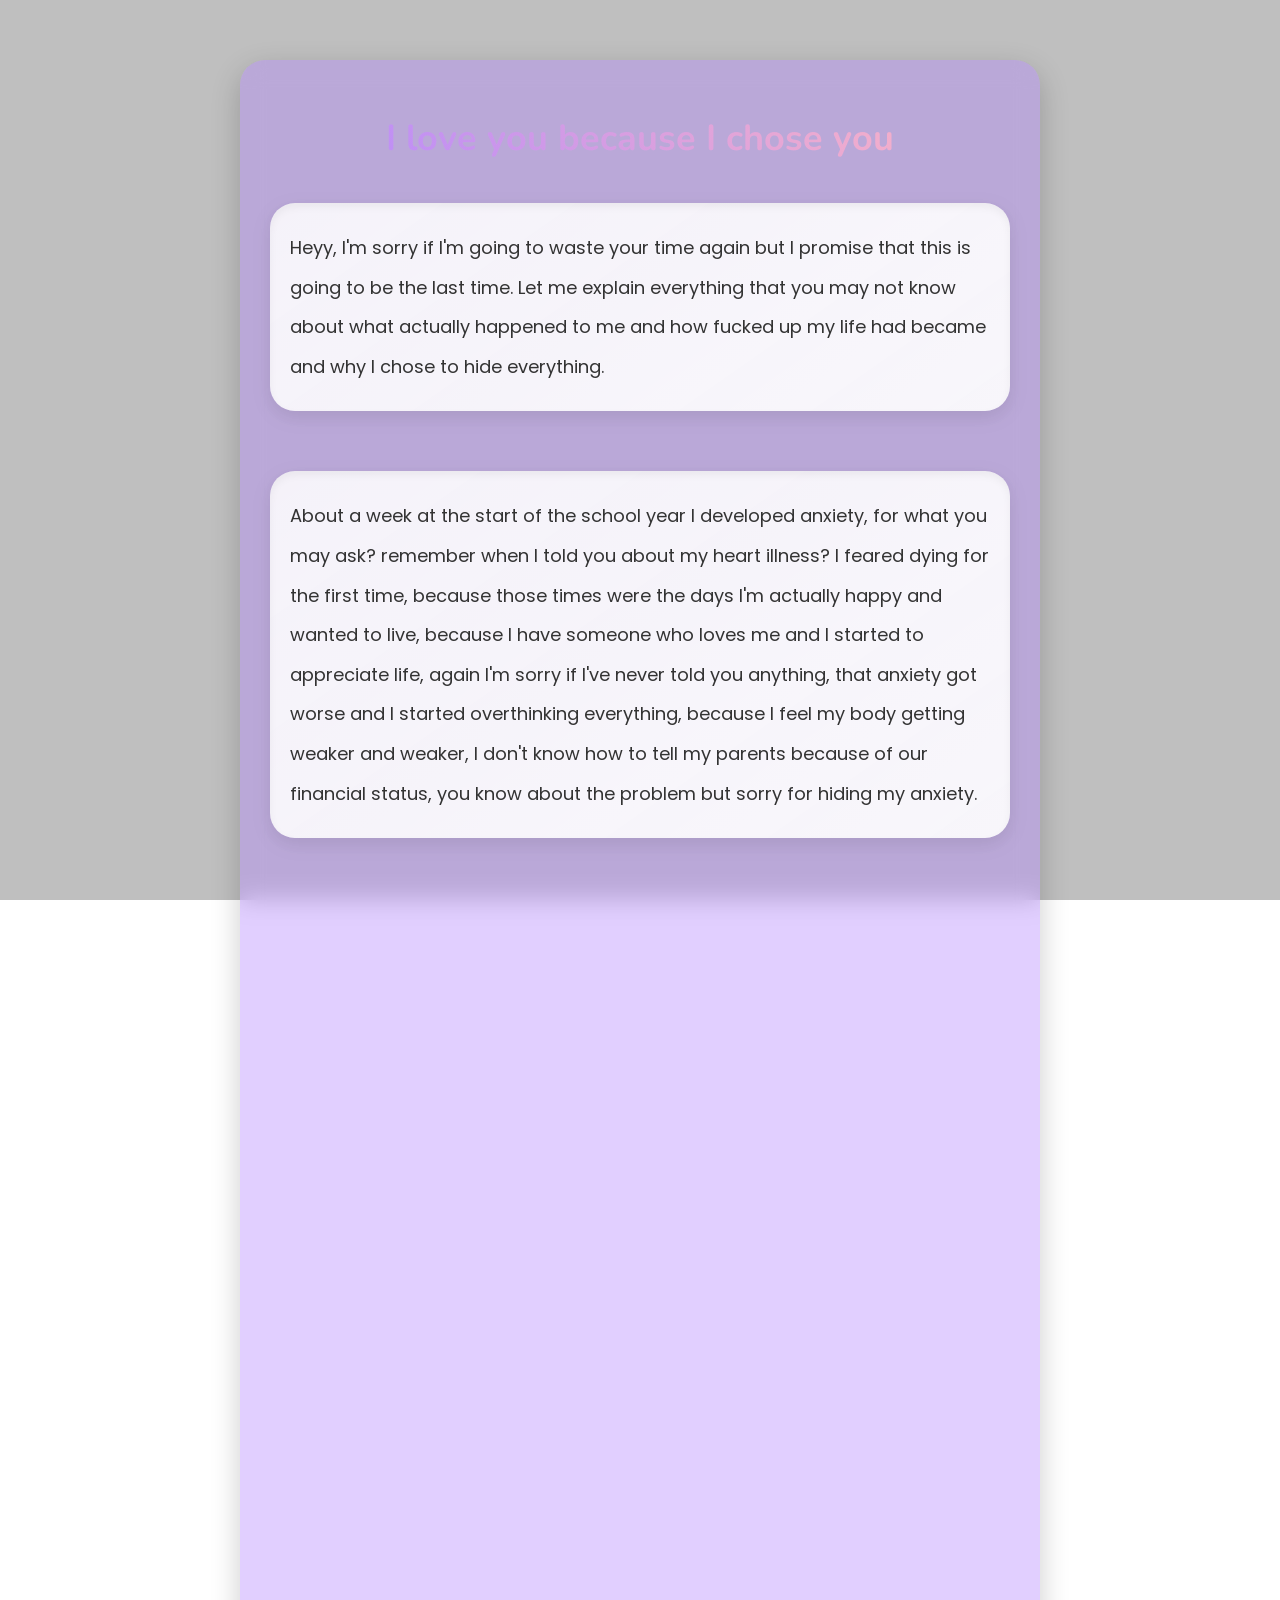
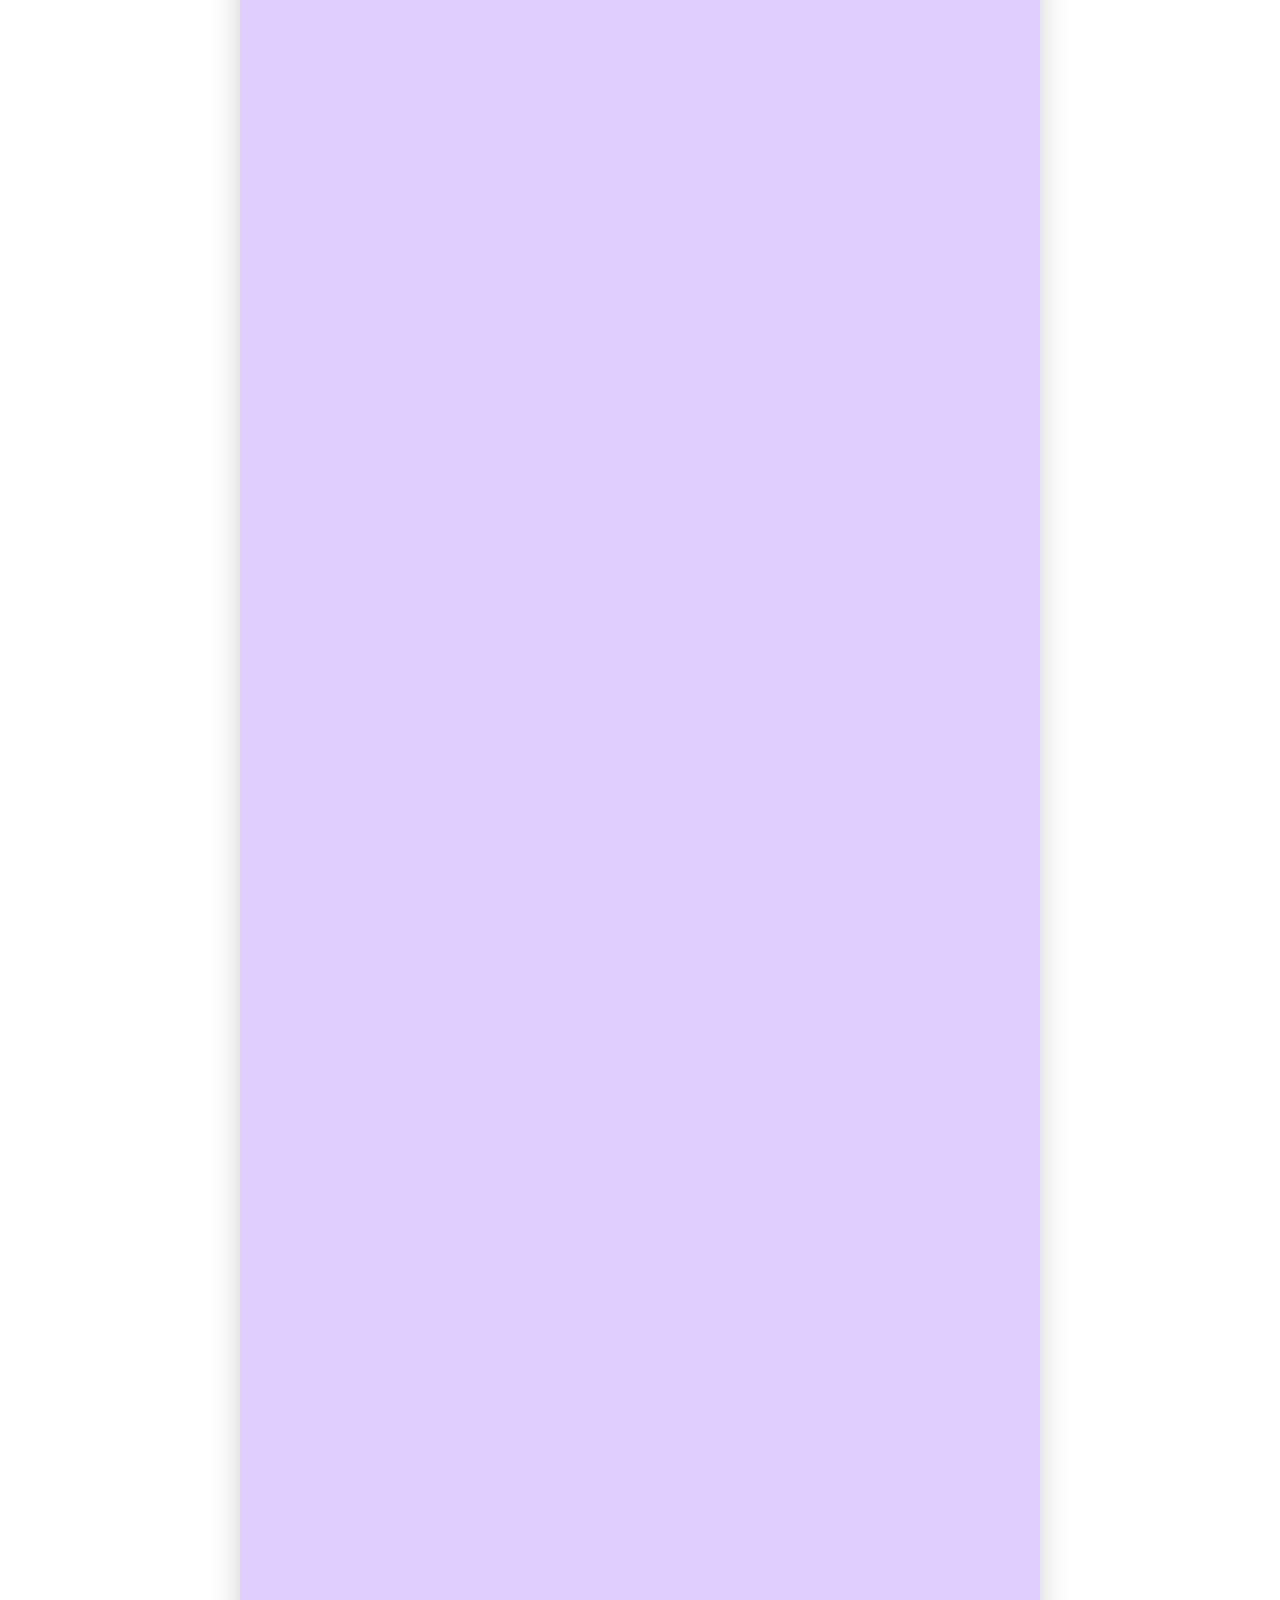
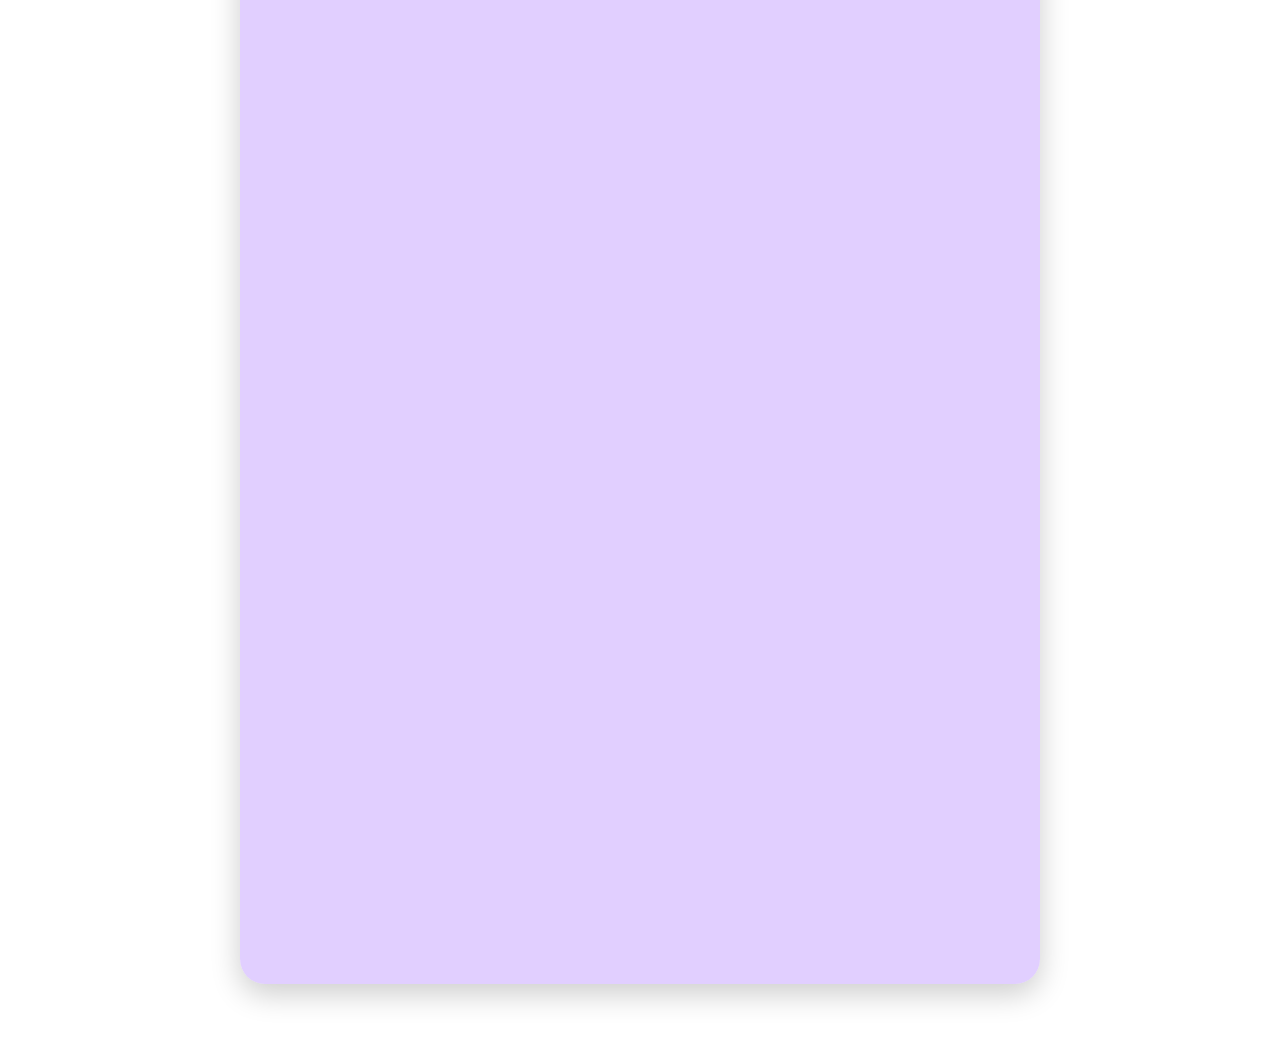
==== index.html @ e903495c "Add files via upload" ====
<!DOCTYPE html>
<html lang="en">
<head>
    <meta charset="UTF-8">
    <title>A Message</title>
    <link href="https://fonts.googleapis.com/css2?family=Nunito:wght@400;700&family=Poppins:wght@400;600&display=swap" rel="stylesheet">
    <link rel="stylesheet" href="style.css">
</head>
<body>

<div class="container">
    <h1>I love you because I chose you</h1>

    <div class="message">

        <div class="msg-box"><p>Heyy, I'm sorry if I'm going to waste your time again but I promise that this is going to be the last time. Let me explain everything that you may not know about what actually happened to me and how fucked up my life had became and why I chose to hide everything.</p></div>

        <div class="msg-box"><p>About a week at the start of the school year I developed anxiety, for what you may ask? remember when I told you about my heart illness? I feared dying for the first time, because those times were the days I'm actually happy and wanted to live, because I have someone who loves me and I started to appreciate life, again I'm sorry if I've never told you anything, that anxiety got worse and I started overthinking everything, because I feel my body getting weaker and weaker, I don't know how to tell my parents because of our financial status, you know about the problem but sorry for hiding my anxiety.</p></div>

        <div class="msg-box"><p>About 2 months before we broke up, I lost my motivation towards everything, I feit like I have nobody on my side, I felt like I was alone and can't think straight, then the final straw happened, the biggest problem my family had faced yet. I let go of you because I don't want you to see me on a coffin, I thought I wouldn't survive it because of how fucked up my mental health had became. I'm sorry for hiding everything from you, I've never wanted to stress you out because I know you're easy to stress out, I just don't want to bother you because of how much of a failure I am.</p></div>

        <div class="msg-box"><p>Even tho I let go of you, I never stopped loving you, I'm still admiring you from afar just how I did before, I tried moving on because I saw how happy you are without me, because I can see that you're better without me but forcing myself to move on felt like ripping a piece of me, forcing myself to close the door, so instead of moving on I just accepted it as it is, instead of moving on I worked on myself, trying to be better, reflecting on my mistakes and lessons, I've never let my friends influence me because I have a mind of my own and I know to myself what I'm capable of.</p></div>

        <div class="msg-box"><p>Just like a wise man said, distance is a Great teacher, during this three months of no connection to you I've grown a lot too, I'm proud to say that this is my best version yet, but not in academics because it's already 4th quarter, this version of myself may not be perfect and I'm too far from the man I want to be, but I'm also too far from the man you once met, I did everything to overcome those challenges, force myself to overcome my social anxiety, just like I said, you deserve someone better and I worked myself to be better.</p></div>

        <div class="msg-box"><p>Kim Amiel, I'm sorry for everything, sorry for ruining my own image, sorry for hurting your feelings, sorry for breaking my very own promise and sorry for everything wrong I've done, my own cowardness was the reason I failed to became a man, my own past, mistakes and fear was the one corrupted my mind, I hated myself more than you hate me, I'm sorry for letting you go, but not every break up meant the love was fake, the hatred and disappointment towards myself is what helps me to be better. You're my first love and my first girlfriend, I don't know any better or how to treat a woman right because I've never gotten into a relationship before, I've used the time we are separate to reflect and learn.</p></div>

        <div class="msg-box"><p>You told me before to be a man right? well so I did, I've learned from our past, reflected on myself and changed what I am, I may not be perfect but I'll do my best to be better at any point, I told you that I wanted to be with you and it was not a lie, I really wanted to pursue you not not became like your freinds who left you.</p></div>

        <div class="msg-box"><p>I have already failed you once, and I don't deserve another chance but brace myself to say this, can we try again? Not continuing our past relationship, but starting new, starting from the start, I wanted to show you how much I've changed, I want to treat you right and correct my mistakes before, I want to treat you better, I want to be the one who will hug you when everything feels heavy, I want to be the one on your side, I want to be your biggest supporter, I want to be your crying shoulder, I'm willing to court you again to build your trust until you're confident enough to trust me fully, if you're willing to give me a chance then let's not rush it this time.</p></div>

        <div class="msg-box"><p>And if not, I just wanted to say THANKYOUUU for everything because you're the reason why I've changed so much, thank you for being the girl who taught me how to trust god and to always believe him, thank you for letting me experience my first times, and letting me experience what it feels to be loved. But I'm sorry because the timing was wrong because of this fucked up destiny, but I'm still thankful I've met someone like you, someone who's patient enough to deal with me, someone who's willing to teach me instead of leaving me, I wish you nothing but blessings and hope that you'll be successful one day, always remember that god was always by your side and he will never leave you, always do your best and never give up. I'll trust god to guide me and hope that time and prayers will be enough for me to unlove you.</p></div>

        <div class="msg-box"><p>I'll be waiting for your response 🥹</p></div>

    </div>
</div>

<script src="main.js"></script>
</body>
</html>
---- style.css ----
/* Fonts */
body {
    margin: 0;
    padding: 0;
    font-family: 'Poppins', 'Arial', sans-serif;

    /* Full-screen background */
    background-image: url('myphoto.jpg'); 
    background-size: cover;
    background-position: center;
    background-attachment: fixed;
    background-repeat: no-repeat;

    overflow-x: hidden;
}

/* Dark overlay */
body::before {
    content: "";
    position: fixed;
    top: 0; left: 0; right: 0; bottom: 0;
    background: rgba(0,0,0,0.25);
    z-index: 0;
}

/* Container */
.container {
    position: relative;
    z-index: 1;
    max-width: 800px;
    width: 90%;
    margin: 60px auto;
    padding: 30px;
    border-radius: 25px;
    box-sizing: border-box;
    background: rgba(179, 136, 255, 0.4);
    backdrop-filter: blur(12px);
    -webkit-backdrop-filter: blur(12px);
    box-shadow: 0 10px 30px rgba(0,0,0,0.2);
}

/* Heading */
h1 {
    font-family: 'Nunito', sans-serif;
    text-align: center;
    background: linear-gradient(45deg, #b388ff, #ffb6c1);
    -webkit-background-clip: text;
    -webkit-text-fill-color: transparent;
    margin-bottom: 40px;
    font-size: 36px;
}

/* Message boxes */
.msg-box {
    position: relative;
    z-index: 2;
    background: linear-gradient(145deg, rgba(255,255,255,0.85), rgba(255,255,255,0.9));
    border-radius: 25px;
    padding: 25px 20px;
    margin-bottom: 60px; /* bigger spacing */
    box-shadow: inset 0 4px 8px rgba(0,0,0,0.05), 0 6px 20px rgba(0,0,0,0.1);

    transform: scale(0);
    transform-origin: center center;
    transition: transform 0.6s cubic-bezier(0.4,0,0.2,1);
}

.msg-box.show {
    transform: scale(1);
}

.msg-box p {
    margin: 0;
    font-size: 18px;
    line-height: 2.2;
    color: #333;
    filter: blur(4px);
    transition: filter 0.6s cubic-bezier(0.4,0,0.2,1);
}

.msg-box.show p {
    filter: blur(0);
}

/* Heart animation */
.heart {
    position: fixed;
    font-size: 40px;
    pointer-events: none;
    z-index: 9999;
    animation: burst 2.5s ease-out forwards;
    opacity: 1;
    transform-origin: center center;
}

@keyframes burst {
    0% { transform: scale(0) rotate(0deg); opacity: 1; }
    50% { transform: translate(var(--x), var(--y)) scale(1.3) rotate(20deg); opacity: 1; }
    100% { transform: translate(var(--x), var(--y)) scale(1.6) rotate(-20deg); opacity: 0; }
}
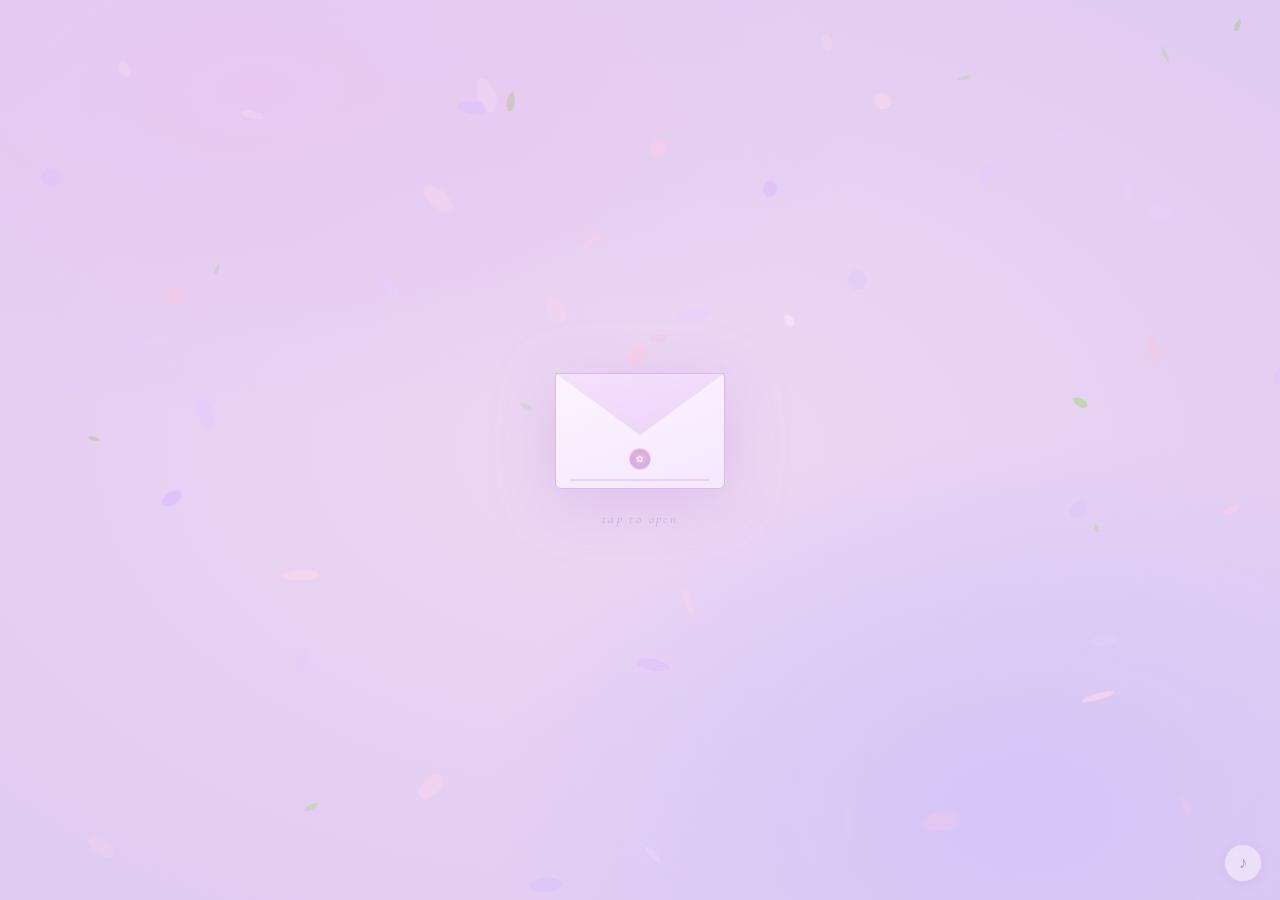
==== commit fca34397: "Rename index (1).html to index.html" ====
--- a/index.html
+++ b/index.html
@@ -1,41 +1,1050 @@
 <!DOCTYPE html>
 <html lang="en">
 <head>
-    <meta charset="UTF-8">
-    <title>A Message</title>
-    <link href="https://fonts.googleapis.com/css2?family=Nunito:wght@400;700&family=Poppins:wght@400;600&display=swap" rel="stylesheet">
-    <link rel="stylesheet" href="style.css">
+<meta charset="UTF-8">
+<meta name="viewport" content="width=device-width, initial-scale=1.0, user-scalable=no">
+<title>For You ✿</title>
+<link href="https://fonts.googleapis.com/css2?family=Cormorant+Garamond:ital,wght@0,300;0,400;1,300;1,400&family=Crimson+Pro:ital,wght@0,300;0,400;1,300;1,400&display=swap" rel="stylesheet">
+<style>
+  *, *::before, *::after { margin: 0; padding: 0; box-sizing: border-box; }
+
+  :root {
+    --lavender: #ecdcff;
+    --rose: #ffd8ee;
+    --purple: #c49ad8;
+    --pink:   #e8a0c0;
+    --text:   #7a5080;
+    --light:  #fff5fc;
+  }
+
+  html, body {
+    width: 100%; height: 100%;
+    overflow: hidden;
+    font-family: 'Cormorant Garamond', serif;
+    color: var(--text);
+    touch-action: manipulation;
+    -webkit-tap-highlight-color: transparent;
+    user-select: none;
+  }
+
+  #bg {
+    position: fixed; inset: 0; z-index: 0;
+    background:
+      radial-gradient(ellipse 80% 60% at 20% 10%, #e8c8f0 0%, transparent 60%),
+      radial-gradient(ellipse 70% 70% at 80% 90%, #d4c4f8 0%, transparent 60%),
+      radial-gradient(ellipse 90% 80% at 50% 50%, #edd8f4 0%, #ddc8f0 100%);
+  }
+
+  #petalCanvas {
+    position: fixed; inset: 0; z-index: 1;
+    pointer-events: none;
+    width: 100%; height: 100%;
+  }
+
+  .stage {
+    position: fixed; inset: 0; z-index: 10;
+    display: flex; flex-direction: column;
+    align-items: center; justify-content: center;
+    transition: opacity 0.7s ease;
+  }
+  .stage.hidden    { opacity: 0; pointer-events: none; }
+  .stage.invisible { display: none; }
+
+  #s1 { gap: 22px; }
+
+  .env-wrap {
+    cursor: pointer;
+    animation: floatBob 3.2s ease-in-out infinite;
+    position: relative;
+  }
+  @keyframes floatBob {
+    0%, 100% { transform: translateY(0) rotate(-1deg); }
+    50%       { transform: translateY(-14px) rotate(1deg); }
+  }
+
+  .envelope {
+    width: 170px; height: 116px;
+    position: relative;
+    perspective: 500px;
+    filter: drop-shadow(0 12px 30px rgba(180,130,210,0.28));
+  }
+
+  .env-body {
+    position: absolute; bottom: 0;
+    width: 170px; height: 116px;
+    background: linear-gradient(160deg, #fdf4ff 0%, #f3e8ff 100%);
+    border: 1.5px solid #d8baf0;
+    border-radius: 4px 4px 6px 6px;
+    overflow: hidden;
+  }
+
+  .env-body::before {
+    content: '';
+    position: absolute; inset: 0;
+    background:
+      linear-gradient(to bottom-right, transparent 49.4%, rgba(200,168,224,0.45) 49.4%, rgba(200,168,224,0.45) 50.6%, transparent 50.6%),
+      linear-gradient(to bottom-left,  transparent 49.4%, rgba(200,168,224,0.45) 49.4%, rgba(200,168,224,0.45) 50.6%, transparent 50.6%);
+  }
+
+  .env-seal {
+    position: absolute; bottom: 18px; left: 50%;
+    transform: translateX(-50%);
+    width: 22px; height: 22px;
+    background: radial-gradient(circle, #e0a8d8 0%, #c880c0 100%);
+    border-radius: 50%;
+    border: 1px solid rgba(255,255,255,0.5);
+    opacity: 0.7;
+    font-size: 9px;
+    display: flex; align-items: center; justify-content: center;
+    color: #fff; letter-spacing: 0;
+  }
+
+  .env-flap {
+    position: absolute; top: 0; left: 0;
+    width: 170px; height: 62px;
+    background: linear-gradient(170deg, #f5e0ff 0%, #ead5f8 100%);
+    border: 1.5px solid #d8baf0;
+    border-bottom: none;
+    clip-path: polygon(0 0, 100% 0, 50% 100%);
+    transform-origin: top center;
+    transition: transform 0.85s cubic-bezier(0.4, 0, 0.2, 1);
+    transform-style: preserve-3d;
+    z-index: 3;
+  }
+  .envelope.open .env-flap {
+    transform: perspective(500px) rotateX(-178deg);
+  }
+
+  .env-letter-peek {
+    position: absolute; bottom: 8px; left: 50%;
+    transform: translateX(-50%);
+    width: 140px; height: 0;
+    background: #fff8fe;
+    border-radius: 3px;
+    border: 1px solid #e8d0f8;
+    transition: height 0.5s ease 0.5s, bottom 0.5s ease 0.5s;
+    z-index: 2;
+  }
+  .envelope.open .env-letter-peek {
+    height: 60px;
+    bottom: 30px;
+  }
+
+  .tap-hint {
+    font-size: 13px;
+    font-style: italic;
+    letter-spacing: 0.18em;
+    color: var(--purple);
+    opacity: 0;
+    animation: hintAppear 1s ease 0.8s forwards, hintPulse 2.5s ease 1.8s infinite;
+  }
+  @keyframes hintAppear { to { opacity: 0.75; } }
+  @keyframes hintPulse {
+    0%, 100% { opacity: 0.5; }
+    50%       { opacity: 0.85; }
+  }
+
+  #s2 { padding: 24px; }
+
+  .letter-card {
+    background: rgba(255, 252, 255, 0.96);
+    border: 1px solid rgba(216, 186, 240, 0.5);
+    border-radius: 20px;
+    padding: 38px 32px 32px;
+    max-width: 370px; width: 100%;
+    box-shadow:
+      0 24px 60px rgba(180,130,210,0.18),
+      0 4px 16px rgba(180,130,210,0.10),
+      inset 0 1px 0 rgba(255,255,255,0.8);
+    position: relative; overflow: hidden;
+    transform: translateY(28px);
+    opacity: 0;
+    transition: transform 1.1s cubic-bezier(0.22, 0.88, 0.3, 1) 0.4s,
+                opacity   0.8s ease 0.4s;
+  }
+  .letter-card.in {
+    transform: translateY(0);
+    opacity: 1;
+  }
+  .letter-card::before {
+    content: '';
+    position: absolute; top: -60%; left: -40%;
+    width: 200%; height: 200%;
+    background: radial-gradient(ellipse at 55% 45%,
+      rgba(240,220,255,0.4) 0%, transparent 55%);
+    pointer-events: none;
+  }
+
+  .letter-label {
+    text-align: center;
+    font-size: 11px;
+    letter-spacing: 0.22em;
+    text-transform: uppercase;
+    color: #c4a0d8;
+    margin-bottom: 22px;
+  }
+
+  .letter-body {
+    font-size: 16.5px;
+    line-height: 1.9;
+    color: #7a5080;
+    font-weight: 300;
+    font-style: italic;
+    text-align: center;
+  }
+
+  .letter-divider {
+    width: 60px; height: 1px;
+    background: linear-gradient(to right, transparent, #d4b8e8, transparent);
+    margin: 26px auto 22px;
+  }
+
+  .bouquet-btn {
+    display: block;
+    margin: 0 auto;
+    padding: 11px 30px;
+    background: linear-gradient(135deg,
+      rgba(224, 192, 248, 0.35),
+      rgba(248, 200, 228, 0.35));
+    border: 1px solid rgba(200, 160, 230, 0.55);
+    border-radius: 40px;
+    color: #9a6db0;
+    font-family: 'Cormorant Garamond', serif;
+    font-size: 14px;
+    font-style: italic;
+    letter-spacing: 0.14em;
+    cursor: pointer;
+    position: relative; overflow: hidden;
+    transition: transform 0.25s ease, background 0.25s ease;
+    animation: btnGlow 2.8s ease-in-out infinite;
+  }
+  .bouquet-btn::before {
+    content: '';
+    position: absolute; inset: 0; border-radius: 40px;
+    background: linear-gradient(135deg, rgba(255,255,255,0.45), transparent);
+  }
+  @keyframes btnGlow {
+    0%,100% { box-shadow: 0 0 8px rgba(180,130,210,0.18), 0 0 18px rgba(180,130,210,0.08); }
+    50%      { box-shadow: 0 0 18px rgba(180,130,210,0.38), 0 0 36px rgba(180,130,210,0.18); }
+  }
+  .bouquet-btn:active { transform: scale(0.97); }
+
+
+  #s3 { gap: 8px; }
+
+  #bouquetCanvas {
+    display: block;
+    width: min(390px, 98vw);
+    height: min(510px, 128vw);
+  }
+
+  .forever-line {
+    font-size: 17px;
+    font-style: italic;
+    font-weight: 300;
+    letter-spacing: 0.22em;
+    color: var(--purple);
+    opacity: 0;
+    transition: opacity 2.5s ease;
+    text-align: center;
+  }
+  .forever-line.show { opacity: 1; }
+
+  #musicBtn {
+    position: fixed; bottom: 18px; right: 18px;
+    z-index: 100;
+    width: 38px; height: 38px;
+    background: rgba(255,255,255,0.45);
+    border: 1px solid rgba(200,165,230,0.45);
+    border-radius: 50%;
+    backdrop-filter: blur(6px);
+    cursor: pointer;
+    display: flex; align-items: center; justify-content: center;
+    font-size: 16px;
+    color: #b090cc;
+    transition: transform 0.2s, background 0.2s;
+    box-shadow: 0 2px 8px rgba(180,130,210,0.15);
+  }
+  #musicBtn:hover  { transform: scale(1.12); }
+  #musicBtn.on     { color: #d080c0; background: rgba(240,220,255,0.55); }
+</style>
 </head>
 <body>
 
-<div class="container">
-    <h1>I love you because I chose you</h1>
-
-    <div class="message">
-
-        <div class="msg-box"><p>Heyy, I'm sorry if I'm going to waste your time again but I promise that this is going to be the last time. Let me explain everything that you may not know about what actually happened to me and how fucked up my life had became and why I chose to hide everything.</p></div>
-
-        <div class="msg-box"><p>About a week at the start of the school year I developed anxiety, for what you may ask? remember when I told you about my heart illness? I feared dying for the first time, because those times were the days I'm actually happy and wanted to live, because I have someone who loves me and I started to appreciate life, again I'm sorry if I've never told you anything, that anxiety got worse and I started overthinking everything, because I feel my body getting weaker and weaker, I don't know how to tell my parents because of our financial status, you know about the problem but sorry for hiding my anxiety.</p></div>
-
-        <div class="msg-box"><p>About 2 months before we broke up, I lost my motivation towards everything, I feit like I have nobody on my side, I felt like I was alone and can't think straight, then the final straw happened, the biggest problem my family had faced yet. I let go of you because I don't want you to see me on a coffin, I thought I wouldn't survive it because of how fucked up my mental health had became. I'm sorry for hiding everything from you, I've never wanted to stress you out because I know you're easy to stress out, I just don't want to bother you because of how much of a failure I am.</p></div>
-
-        <div class="msg-box"><p>Even tho I let go of you, I never stopped loving you, I'm still admiring you from afar just how I did before, I tried moving on because I saw how happy you are without me, because I can see that you're better without me but forcing myself to move on felt like ripping a piece of me, forcing myself to close the door, so instead of moving on I just accepted it as it is, instead of moving on I worked on myself, trying to be better, reflecting on my mistakes and lessons, I've never let my friends influence me because I have a mind of my own and I know to myself what I'm capable of.</p></div>
-
-        <div class="msg-box"><p>Just like a wise man said, distance is a Great teacher, during this three months of no connection to you I've grown a lot too, I'm proud to say that this is my best version yet, but not in academics because it's already 4th quarter, this version of myself may not be perfect and I'm too far from the man I want to be, but I'm also too far from the man you once met, I did everything to overcome those challenges, force myself to overcome my social anxiety, just like I said, you deserve someone better and I worked myself to be better.</p></div>
-
-        <div class="msg-box"><p>Kim Amiel, I'm sorry for everything, sorry for ruining my own image, sorry for hurting your feelings, sorry for breaking my very own promise and sorry for everything wrong I've done, my own cowardness was the reason I failed to became a man, my own past, mistakes and fear was the one corrupted my mind, I hated myself more than you hate me, I'm sorry for letting you go, but not every break up meant the love was fake, the hatred and disappointment towards myself is what helps me to be better. You're my first love and my first girlfriend, I don't know any better or how to treat a woman right because I've never gotten into a relationship before, I've used the time we are separate to reflect and learn.</p></div>
-
-        <div class="msg-box"><p>You told me before to be a man right? well so I did, I've learned from our past, reflected on myself and changed what I am, I may not be perfect but I'll do my best to be better at any point, I told you that I wanted to be with you and it was not a lie, I really wanted to pursue you not not became like your freinds who left you.</p></div>
-
-        <div class="msg-box"><p>I have already failed you once, and I don't deserve another chance but brace myself to say this, can we try again? Not continuing our past relationship, but starting new, starting from the start, I wanted to show you how much I've changed, I want to treat you right and correct my mistakes before, I want to treat you better, I want to be the one who will hug you when everything feels heavy, I want to be the one on your side, I want to be your biggest supporter, I want to be your crying shoulder, I'm willing to court you again to build your trust until you're confident enough to trust me fully, if you're willing to give me a chance then let's not rush it this time.</p></div>
-
-        <div class="msg-box"><p>And if not, I just wanted to say THANKYOUUU for everything because you're the reason why I've changed so much, thank you for being the girl who taught me how to trust god and to always believe him, thank you for letting me experience my first times, and letting me experience what it feels to be loved. But I'm sorry because the timing was wrong because of this fucked up destiny, but I'm still thankful I've met someone like you, someone who's patient enough to deal with me, someone who's willing to teach me instead of leaving me, I wish you nothing but blessings and hope that you'll be successful one day, always remember that god was always by your side and he will never leave you, always do your best and never give up. I'll trust god to guide me and hope that time and prayers will be enough for me to unlove you.</p></div>
-
-        <div class="msg-box"><p>I'll be waiting for your response 🥹</p></div>
-
+<div id="bg"></div>
+<canvas id="petalCanvas"></canvas>
+
+<div class="stage" id="s1">
+  <div class="env-wrap" id="envWrap" role="button" aria-label="Open envelope">
+    <div class="envelope" id="envelope">
+      <div class="env-letter-peek"></div>
+      <div class="env-body">
+        <div class="env-seal">✿</div>
+      </div>
+      <div class="env-flap"></div>
     </div>
+  </div>
+  <p class="tap-hint">tap to open</p>
 </div>
 
-<script src="main.js"></script>
+<div class="stage hidden invisible" id="s2">
+  <div class="letter-card" id="letterCard">
+    <p class="letter-label">✦ &nbsp; a note for you &nbsp; ✦</p>
+    <p class="letter-body">
+      Hi, I just wanted to say congratulations on your graduation. Here's a virtual bouquet I made for you. Hope you like it 🫶
+      <br><br>
+      I hope you're doing great, sorry if i didn't give you any bouquet in person because of the reason I've told you, so I made this to make up for that mistake 🤧
+      <br><br>
+      I’ve been thinking a lot about everything ahead of you, and honestly, it’s exciting just to imagine where you’ll go. Even if we don’t know exactly what the future looks like or where it will take us, I wanted you to know that I’m genuinely rooting for your happiness. You have such a bright light, and I hope wherever you end up, you’re surrounded by things that make you feel as incredible as you make the people around you feel right now 🌸
+    </p>
+    <div class="letter-divider"></div>
+    <button class="bouquet-btn" id="bouquetBtn">✿ &nbsp;open your bouquet</button>
+  </div>
+</div>
+
+<div class="stage hidden invisible" id="s3">
+  <canvas id="bouquetCanvas"></canvas>
+  <p class="forever-line" id="foreverLine">for you, always</p>
+</div>
+
+<button id="musicBtn" aria-label="Toggle music">♪</button>
+
+<script>
+
+const pc = document.getElementById('petalCanvas');
+const px = pc.getContext('2d');
+const PETAL_COLORS = ['#f5c8e0','#ead5ff','#fcd8ec','#d8c0ff','#fce4f5','#e4ccff','#ffd6eb','#e8d0ff','#ffcce8','#dbb8ff'];
+let petals = [];
+
+function resize() {
+  pc.width = window.innerWidth;
+  pc.height = window.innerHeight;
+}
+resize();
+window.addEventListener('resize', resize);
+
+function mkPetal(initial) {
+  const isLeaf = Math.random() < 0.18;
+  return {
+    x: Math.random() * pc.width,
+    y: initial ? Math.random() * pc.height : -24,
+    w: isLeaf ? Math.random() * 7 + 4 : Math.random() * 13 + 6,
+    h: isLeaf ? Math.random() * 10 + 6 : Math.random() * 7 + 3,
+    color: isLeaf ? (Math.random()<0.5 ? '#a8d878' : '#88c050') : PETAL_COLORS[Math.random() * PETAL_COLORS.length | 0],
+    vy: Math.random() * 0.65 + 0.25,
+    vx: Math.random() * 0.8 - 0.4,
+    rot: Math.random() * Math.PI * 2,
+    rotV: (Math.random() - 0.5) * 0.030,
+    wob: Math.random() * Math.PI * 2,
+    wobS: Math.random() * 0.016 + 0.006,
+    alpha: Math.random() * 0.42 + 0.22,
+    isLeaf,
+  };
+}
+
+for (let i = 0; i < 55; i++) petals.push(mkPetal(true));
+
+function animPetals() {
+  px.clearRect(0, 0, pc.width, pc.height);
+  if (Math.random() < 0.055) petals.push(mkPetal(false));
+  if (petals.length > 90) petals.splice(0, 3);
+  petals.forEach((p, i) => {
+    p.wob += p.wobS;
+    p.x += p.vx + Math.sin(p.wob) * 0.55;
+    p.y += p.vy;
+    p.rot += p.rotV;
+    if (p.y > pc.height + 30) petals[i] = mkPetal(false);
+    px.save();
+    px.translate(p.x, p.y);
+    px.rotate(p.rot);
+    px.globalAlpha = p.alpha;
+    if (p.isLeaf) {
+
+      px.beginPath();
+      px.moveTo(0, -p.h);
+      px.bezierCurveTo(-p.w*0.55, -p.h*0.6, -p.w*0.55, p.h*0.2, 0, p.h*0.3);
+      px.bezierCurveTo( p.w*0.55,  p.h*0.2,  p.w*0.55, -p.h*0.6, 0, -p.h);
+      px.fillStyle = p.color;
+      px.fill();
+    } else {
+      px.beginPath();
+      px.ellipse(0, 0, p.w, p.h, 0, 0, Math.PI * 2);
+      px.fillStyle = p.color;
+      px.fill();
+    }
+    px.restore();
+  });
+  requestAnimationFrame(animPetals);
+}
+animPetals();
+
+let AC = null, musicOn = false, loopTick = null;
+const musicBtn = document.getElementById('musicBtn');
+
+function initAC() {
+  if (!AC) AC = new (window.AudioContext || window.webkitAudioContext)();
+  if (AC.state === 'suspended') AC.resume();
+}
+
+function piano(freq, t, dur, vol = 0.055) {
+  const osc  = AC.createOscillator();
+  const gain = AC.createGain();
+  const filt = AC.createBiquadFilter();
+  filt.type = 'lowpass'; filt.frequency.value = 2200; filt.Q.value = 0.5;
+  osc.type = 'sine'; osc.frequency.value = freq;
+  gain.gain.setValueAtTime(0, t);
+  gain.gain.linearRampToValueAtTime(vol, t + 0.015);
+  gain.gain.setValueAtTime(vol * 0.6, t + 0.05);
+  gain.gain.exponentialRampToValueAtTime(0.0001, t + dur);
+  osc.connect(filt); filt.connect(gain); gain.connect(AC.destination);
+  osc.start(t); osc.stop(t + dur + 0.05);
+}
+
+
+const SCORE = [
+  
+  [311.13,  0.00, 2.0, 0.05], 
+  [392.00,  0.45, 1.6, 0.05], 
+  [466.16,  0.90, 1.4, 0.05], 
+  [523.25,  1.35, 1.8, 0.06], 
+  [622.25,  1.80, 2.0, 0.05], 
+  [523.25,  2.40, 1.5, 0.05], 
+  [466.16,  2.85, 1.2, 0.04],
+  [392.00,  3.30, 1.4, 0.05], 
+  [311.13,  3.75, 2.2, 0.05], 
+  [349.23,  4.50, 1.5, 0.05], 
+  [466.16,  4.95, 1.4, 0.05], 
+  [587.33,  5.40, 1.6, 0.05],
+  [622.25,  5.85, 2.0, 0.06], 
+  [523.25,  6.45, 1.5, 0.05], 
+  [466.16,  6.90, 1.2, 0.04], 
+  [392.00,  7.35, 1.6, 0.05], 
+  [311.13,  7.80, 2.5, 0.05], 
+
+  [155.56,  0.00, 3.5, 0.038],
+  [155.56,  4.00, 3.5, 0.038],
+  [174.61,  8.00, 2.5, 0.032],
+];
+const LOOP = 10.8;
+
+function playLoop() {
+  if (!musicOn) return;
+  const now = AC.currentTime;
+  SCORE.forEach(([f, o, d, v]) => piano(f, now + o, d, v));
+  loopTick = setTimeout(playLoop, LOOP * 1000 - 80);
+}
+
+musicBtn.addEventListener('click', () => {
+  initAC();
+  if (!musicOn) {
+    musicOn = true;
+    playLoop();
+    musicBtn.textContent = '♫';
+    musicBtn.classList.add('on');
+  } else {
+    musicOn = false;
+    clearTimeout(loopTick);
+    musicBtn.textContent = '♪';
+    musicBtn.classList.remove('on');
+  }
+});
+
+function goTo(stageId, delay = 0) {
+  setTimeout(() => {
+    ['s1','s2','s3'].forEach(id => {
+      const el = document.getElementById(id);
+      if (id === stageId) {
+        el.classList.remove('invisible');
+        requestAnimationFrame(() => {
+          el.classList.remove('hidden');
+          if (id === 's2') {
+            setTimeout(() => document.getElementById('letterCard').classList.add('in'), 80);
+          }
+          if (id === 's3') initBouquet();
+        });
+      } else {
+        el.classList.add('hidden');
+        setTimeout(() => el.classList.add('invisible'), 750);
+      }
+    });
+  }, delay);
+}
+
+document.getElementById('envWrap').addEventListener('click', () => {
+  initAC();
+  if (!musicOn) {
+    musicOn = true;
+    playLoop();
+    musicBtn.textContent = '♫';
+    musicBtn.classList.add('on');
+  }
+  document.getElementById('envelope').classList.add('open');
+  goTo('s2', 1100);
+});
+
+
+document.getElementById('bouquetBtn').addEventListener('click', () => goTo('s3', 0));
+
+const BC = document.getElementById('bouquetCanvas');
+const bx = BC.getContext('2d');
+
+const FLOWERS = [
+
+  { x:-0.16, y: 0.02, type:'peony',    r:0.108, delay:0,    layer:2, phase:0.0, freq:0.38 },
+  { x: 0.00, y: 0.00, type:'rose',     r:0.104, delay:280,  layer:2, phase:1.3, freq:0.40 },
+  { x: 0.16, y: 0.03, type:'peony',    r:0.104, delay:560,  layer:2, phase:2.2, freq:0.36 },
+
+  { x:-0.24, y:-0.12, type:'anemone',  r:0.094, delay:900,  layer:1, phase:0.9, freq:0.35 },
+  { x:-0.08, y:-0.15, type:'rose',     r:0.086, delay:1180, layer:1, phase:2.8, freq:0.43 },
+  { x: 0.10, y:-0.18, type:'cosmos',   r:0.092, delay:1460, layer:1, phase:1.2, freq:0.40 },
+  { x: 0.25, y:-0.12, type:'tulip',    r:0.098, delay:1740, layer:1, phase:2.5, freq:0.45, rot:0.44 },
+  { x:-0.16, y:-0.22, type:'tulip',    r:0.092, delay:2020, layer:1, phase:0.4, freq:0.42, rot:-0.20 },
+  { x: 0.24, y:-0.22, type:'anemone',  r:0.088, delay:2300, layer:1, phase:1.9, freq:0.37 },
+  { x:-0.30, y:-0.22, type:'cosmos',   r:0.082, delay:2580, layer:1, phase:3.0, freq:0.34 },
+
+  { x:-0.33, y:-0.24, type:'leaf',     r:0.122, delay:2860, layer:0, phase:3.1, freq:0.32 },
+  { x: 0.33, y:-0.24, type:'leaf',     r:0.116, delay:3040, layer:0, phase:0.5, freq:0.36 },
+  { x:-0.22, y:-0.30, type:'freesia',  r:0.086, delay:3220, layer:0, phase:2.0, freq:0.50 },
+  { x:-0.04, y:-0.31, type:'lilac',    r:0.096, delay:3400, layer:0, phase:1.1, freq:0.46 },
+  { x: 0.14, y:-0.31, type:'freesia',  r:0.082, delay:3580, layer:0, phase:0.3, freq:0.48 },
+  { x: 0.29, y:-0.31, type:'lilac',    r:0.090, delay:3760, layer:0, phase:2.3, freq:0.43 },
+  { x: 0.03, y:-0.35, type:'cosmos',   r:0.078, delay:3940, layer:0, phase:1.6, freq:0.39 },
+  { x:-0.29, y:-0.36, type:'tulip',    r:0.078, delay:4120, layer:0, phase:2.9, freq:0.44, rot:-0.30 },
+  { x: 0.32, y:-0.36, type:'anemone',  r:0.076, delay:4300, layer:0, phase:0.7, freq:0.35 },
+  { x: 0.11, y:-0.40, type:'lilac',    r:0.086, delay:4480, layer:0, phase:2.6, freq:0.42 },
+  { x:-0.12, y:-0.39, type:'rose',     r:0.074, delay:4660, layer:0, phase:1.8, freq:0.40 },
+  { x:-0.35, y:-0.40, type:'freesia',  r:0.072, delay:4840, layer:0, phase:3.4, freq:0.47 },
+];
+
+let fProgress = FLOWERS.map(() => 0);
+let fActive   = FLOWERS.map(() => false);
+let sparks    = [];
+let bStart    = null;
+let bTime     = 0;
+
+function addSparks(cx, cy, n = 10) {
+  for (let i = 0; i < n; i++) {
+    const a = Math.PI * 2 * i / n + Math.random() * 0.4;
+    const sp = 1.2 + Math.random() * 2.2;
+    sparks.push({
+      x: cx, y: cy,
+      vx: Math.cos(a) * sp,
+      vy: Math.sin(a) * sp - 0.8,
+      life: 1,
+      size: 1.5 + Math.random() * 2.5,
+      col: PETAL_COLORS[Math.random() * PETAL_COLORS.length | 0],
+    });
+  }
+}
+
+function drawPetal(ctx, ox, oy, len, wid, angle, c1, c2, alpha) {
+  ctx.save();
+  ctx.translate(ox, oy);
+  ctx.rotate(angle);
+  ctx.globalAlpha = alpha;
+  const g = ctx.createLinearGradient(0, 0, 0, -len);
+  g.addColorStop(0, c1);
+  g.addColorStop(1, c2);
+  ctx.fillStyle = g;
+  ctx.beginPath();
+  ctx.moveTo(0, 0);
+  ctx.bezierCurveTo(-wid * 0.52, -len * 0.28, -wid * 0.56, -len * 0.74, 0, -len);
+  ctx.bezierCurveTo( wid * 0.56, -len * 0.74,  wid * 0.52, -len * 0.28, 0, 0);
+  ctx.fill();
+  ctx.restore();
+}
+
+function drawPeony(ctx, cx, cy, r, p) {
+  function fanPetal(x, y, len, wid, angle, c1, c2, alpha) {
+    ctx.save();
+    ctx.translate(x, y); ctx.rotate(angle); ctx.globalAlpha = alpha;
+    const g = ctx.createLinearGradient(0, 0, 0, -len);
+    g.addColorStop(0, c1); g.addColorStop(1, c2); ctx.fillStyle = g;
+    ctx.beginPath();
+    ctx.moveTo(0, 0);
+    ctx.bezierCurveTo(-wid*0.88, -len*0.14, -wid*0.78, -len*0.80, -wid*0.10, -len);
+    ctx.bezierCurveTo(0, -len*1.07, wid*0.10, -len, wid*0.78, -len*0.80);
+    ctx.bezierCurveTo(wid*0.88, -len*0.14, 0, 0, 0, 0);
+    ctx.fill(); ctx.restore();
+  }
+  const rings = [
+    { n:12, dist:0.62, len:0.42, wid:0.40, rot:0,    seg:[0,    0.35], c1:'#fce0ee', c2:'#f0aac5' },
+    { n:10, dist:0.46, len:0.36, wid:0.36, rot:0.16, seg:[0.20, 0.55], c1:'#fad6e8', c2:'#eca5be' },
+    { n:8,  dist:0.30, len:0.30, wid:0.32, rot:0.08, seg:[0.38, 0.70], c1:'#f8cce4', c2:'#e898b5' },
+    { n:7,  dist:0.17, len:0.24, wid:0.28, rot:0.22, seg:[0.55, 0.84], c1:'#f5c4e0', c2:'#e090ae' },
+    { n:5,  dist:0.07, len:0.17, wid:0.24, rot:0.12, seg:[0.70, 1.00], c1:'#f2bede', c2:'#d888a8' },
+  ];
+  rings.forEach(rg => {
+    const rp = Math.max(0, Math.min(1, (p - rg.seg[0]) / (rg.seg[1] - rg.seg[0])));
+    if (rp <= 0) return;
+    for (let i = 0; i < rg.n; i++) {
+      const angle = Math.PI * 2 * i / rg.n + rg.rot;
+      fanPetal(
+        cx + Math.sin(angle) * r * rg.dist * rp,
+        cy - Math.cos(angle) * r * rg.dist * rp,
+        r * rg.len * rp, r * rg.wid, angle, rg.c1, rg.c2, rp * 0.88
+      );
+    }
+  });
+  if (p > 0.75) {
+    const bp = (p - 0.75) / 0.25;
+    ctx.globalAlpha = bp * 0.85;
+    const cg = ctx.createRadialGradient(cx, cy, 0, cx, cy, r * 0.13);
+    cg.addColorStop(0, '#d87098'); cg.addColorStop(1, 'rgba(210,100,140,0.3)');
+    ctx.beginPath(); ctx.arc(cx, cy, r * 0.13, 0, Math.PI * 2);
+    ctx.fillStyle = cg; ctx.fill();
+  }
+}
+
+function drawRose(ctx, cx, cy, r, p) {
+  function cuppedPetal(x, y, len, wid, angle, c1, c2, alpha) {
+    ctx.save();
+    ctx.translate(x, y); ctx.rotate(angle); ctx.globalAlpha = alpha;
+    const g = ctx.createLinearGradient(0, 0, 0, -len);
+    g.addColorStop(0, c1); g.addColorStop(0.45, c1); g.addColorStop(1, c2);
+    ctx.fillStyle = g;
+    ctx.beginPath();
+    ctx.moveTo(-wid*0.28, 0);
+    ctx.bezierCurveTo(-wid*0.72, -len*0.28, -wid*0.58, -len*0.84, 0, -len);
+    ctx.bezierCurveTo( wid*0.58, -len*0.84,  wid*0.72, -len*0.28,  wid*0.28, 0);
+    ctx.bezierCurveTo( wid*0.08,  len*0.05, -wid*0.08,  len*0.05, -wid*0.28, 0);
+    ctx.fill(); ctx.restore();
+  }
+
+  const op = Math.min(1, p * 2.5);
+  if (op > 0) {
+    for (let i = 0; i < 7; i++) {
+      const a = Math.PI * 2 * i / 7 + 0.18;
+      cuppedPetal(cx + Math.sin(a)*r*0.38*op, cy - Math.cos(a)*r*0.38*op,
+        r*0.56*op, r*0.33, a, '#cc6888', '#f0c0d0', op*0.80);
+    }
+  }
+
+  if (p > 0.28) {
+    const mp = Math.min(1, (p-0.28)/0.32);
+    for (let i = 0; i < 5; i++) {
+      const a = Math.PI * 2 * i / 5 + 0.58;
+      cuppedPetal(cx + Math.sin(a)*r*0.22*mp, cy - Math.cos(a)*r*0.22*mp,
+        r*0.44*mp, r*0.27, a, '#c05880', '#f0b8cc', mp*0.86);
+    }
+  }
+
+  if (p > 0.56) {
+    const ip = Math.min(1, (p-0.56)/0.28);
+    for (let i = 0; i < 4; i++) {
+      const a = Math.PI * 2 * i / 4 + 0.92;
+      cuppedPetal(cx + Math.sin(a)*r*0.11*ip, cy - Math.cos(a)*r*0.11*ip,
+        r*0.30*ip, r*0.20, a, '#b84870', '#e8a0bc', ip*0.92);
+    }
+  }
+
+  if (p > 0.80) {
+    ctx.globalAlpha = (p-0.80)/0.20;
+    ctx.beginPath(); ctx.arc(cx, cy, r*0.09, 0, Math.PI*2);
+    ctx.fillStyle = '#a03868'; ctx.fill();
+  }
+}
+
+function drawCosmos(ctx, cx, cy, r, p) {
+  const n = 8;
+  for (let i = 0; i < n; i++) {
+    const angle = Math.PI * 2 * i / n - Math.PI / 2;
+    const pp = Math.min(1, p * 1.4 - (i / n) * 0.3);
+    if (pp <= 0) continue;
+    ctx.save();
+    ctx.translate(cx + Math.cos(angle)*r*0.09*pp, cy + Math.sin(angle)*r*0.09*pp);
+    ctx.rotate(angle + Math.PI / 2);
+    ctx.globalAlpha = pp * 0.88;
+    const len = r * 0.92 * pp, wid = r * 0.24;
+    const g = ctx.createLinearGradient(0, 0, 0, -len);
+    g.addColorStop(0, '#f0b8d0'); g.addColorStop(0.55, '#e8a0c0'); g.addColorStop(1, '#fce0ee');
+    ctx.fillStyle = g;
+    ctx.beginPath();
+    ctx.moveTo(0, 0);
+    ctx.bezierCurveTo(-wid*0.55, -len*0.24, -wid*0.52, -len*0.66, -wid*0.09, -len*0.87);
+    ctx.lineTo(0, -len); 
+    ctx.lineTo(wid*0.09, -len*0.87);
+    ctx.bezierCurveTo(wid*0.52, -len*0.66, wid*0.55, -len*0.24, 0, 0);
+    ctx.fill(); ctx.restore();
+  }
+  if (p > 0.38) {
+    const cp = Math.min(1, (p-0.38)/0.30);
+    ctx.globalAlpha = cp;
+    const cg = ctx.createRadialGradient(cx, cy, 0, cx, cy, r*0.18*cp);
+    cg.addColorStop(0, '#ffe060'); cg.addColorStop(0.65, '#f0b820'); cg.addColorStop(1, 'rgba(200,140,0,0.35)');
+    ctx.beginPath(); ctx.arc(cx, cy, r*0.18*cp, 0, Math.PI*2);
+    ctx.fillStyle = cg; ctx.fill();
+  }
+}
+
+function drawAnemone(ctx, cx, cy, r, p) {
+  const n = 5;
+  for (let i = 0; i < n; i++) {
+    const angle = Math.PI * 2 * i / n - Math.PI / 2;
+    const pp = Math.min(1, p * 1.5 - (i / n) * 0.25);
+    if (pp <= 0) continue;
+    const ox = cx + Math.cos(angle) * r * 0.25 * pp;
+    const oy = cy + Math.sin(angle) * r * 0.25 * pp;
+    ctx.save();
+    ctx.translate(ox, oy);
+    ctx.rotate(angle);
+    ctx.globalAlpha = pp * 0.88;
+
+    const len = r * 0.88 * pp, wid = r * 0.60;
+    const g = ctx.createLinearGradient(0, 0, 0, -len);
+    g.addColorStop(0, '#e8d8f8');
+    g.addColorStop(0.5, '#d8c4f4');
+    g.addColorStop(1, 'rgba(210,195,245,0.6)');
+    ctx.fillStyle = g;
+    ctx.beginPath();
+    ctx.moveTo(0, 0);
+    ctx.bezierCurveTo(-wid * 0.5, -len * 0.22, -wid * 0.58, -len * 0.72, 0, -len);
+    ctx.bezierCurveTo( wid * 0.58, -len * 0.72,  wid * 0.5, -len * 0.22, 0, 0);
+    ctx.fill();
+    ctx.restore();
+  }
+
+  if (p > 0.38) {
+    const cp = Math.min(1, (p - 0.38) / 0.32);
+    ctx.globalAlpha = cp;
+    const cg = ctx.createRadialGradient(cx, cy, 0, cx, cy, r * 0.24 * cp);
+    cg.addColorStop(0, '#2e1540');
+    cg.addColorStop(0.55, '#4a2865');
+    cg.addColorStop(1, 'rgba(70,40,100,0.3)');
+    ctx.beginPath(); ctx.arc(cx, cy, r * 0.24 * cp, 0, Math.PI * 2);
+    ctx.fillStyle = cg; ctx.fill();
+
+    if (cp > 0.55) {
+      const sp = (cp - 0.55) / 0.45;
+      ctx.globalAlpha = sp * 0.75;
+      for (let i = 0; i < 14; i++) {
+        const a = Math.PI * 2 * i / 14;
+        ctx.beginPath();
+        ctx.arc(cx + Math.cos(a)*r*0.17*sp, cy + Math.sin(a)*r*0.17*sp, r*0.022, 0, Math.PI*2);
+        ctx.fillStyle = '#ffe090'; ctx.fill();
+      }
+    }
+  }
+}
+
+function drawTulip(ctx, cx, cy, r, p) {
+  ctx.save(); ctx.translate(cx, cy);
+  const h = r * 1.0, open = p * 0.30; 
+  ctx.globalAlpha = p * 0.80;
+  const gb = ctx.createLinearGradient(0, 0, 0, -h);
+  gb.addColorStop(0, '#a888cc'); gb.addColorStop(1, '#e0d0ff');
+  ctx.fillStyle = gb;
+  ctx.beginPath();
+  ctx.moveTo(-r*0.14, 0);
+  ctx.bezierCurveTo(-r*(0.36+open*0.3), -h*0.32, -r*(0.26+open*0.2), -h*0.88, 0, -h*1.04);
+  ctx.bezierCurveTo( r*(0.26+open*0.2), -h*0.88,  r*(0.36+open*0.3), -h*0.32, r*0.14, 0);
+  ctx.closePath(); ctx.fill();
+
+  ctx.globalAlpha = p * 0.88;
+  const gl = ctx.createLinearGradient(-r*0.5, 0, 0, -h*0.9);
+  gl.addColorStop(0, '#b898d8'); gl.addColorStop(1, '#dcc8f8');
+  ctx.fillStyle = gl;
+  ctx.beginPath();
+  ctx.moveTo(-r*0.10, 0);
+  ctx.bezierCurveTo(-r*(0.72+open*0.2), -h*0.22, -r*(0.68+open*0.15), -h*0.82, -r*(0.10-open*0.12), -h*0.98);
+  ctx.bezierCurveTo(-r*0.02, -h*0.82, -r*0.08, -h*0.40, -r*0.10, 0);
+  ctx.closePath(); ctx.fill();
+
+  const gr = ctx.createLinearGradient(r*0.5, 0, 0, -h*0.9);
+  gr.addColorStop(0, '#b898d8'); gr.addColorStop(1, '#dcc8f8');
+  ctx.fillStyle = gr;
+  ctx.beginPath();
+  ctx.moveTo(r*0.10, 0);
+  ctx.bezierCurveTo( r*(0.72+open*0.2), -h*0.22,  r*(0.68+open*0.15), -h*0.82,  r*(0.10-open*0.12), -h*0.98);
+  ctx.bezierCurveTo( r*0.02, -h*0.82,  r*0.08, -h*0.40,  r*0.10, 0);
+  ctx.closePath(); ctx.fill();
+  ctx.restore();
+}
+
+function drawLilac(ctx, cx, cy, r, p) {
+  const pts = [
+    [0.00, 0.00, 1.00], [-0.34, -0.20, 0.90], [0.34, -0.22, 0.86],
+    [-0.18, -0.46, 0.82], [0.18, -0.48, 0.78], [-0.42, 0.10, 0.76],
+    [0.42, 0.08, 0.74], [0.00, -0.68, 0.72], [-0.16, 0.34, 0.70],
+    [0.22, 0.28, 0.68], [-0.04, -0.88, 0.60], [0.06, -1.02, 0.52],
+  ];
+
+  pts.forEach(([dx, dy, scale], idx) => {
+    const pp = Math.min(1, p * 1.95 - idx * 0.10);
+    if (pp <= 0) return;
+
+    const x = cx + dx * r * 1.05;
+    const y = cy + dy * r * 1.05;
+    const fr = r * 0.14 * scale * pp;
+    const petalColors = idx % 2 === 0
+      ? ['#e9dcff', '#c9a4ef']
+      : ['#f4dfff', '#d7afea'];
+
+    for (let i = 0; i < 4; i++) {
+      const a = Math.PI * 2 * i / 4 + Math.PI / 4;
+      ctx.globalAlpha = pp * 0.78;
+      ctx.beginPath();
+      ctx.ellipse(
+        x + Math.cos(a) * fr * 0.95,
+        y + Math.sin(a) * fr * 0.95,
+        fr * 0.82,
+        fr * 0.58,
+        a,
+        0,
+        Math.PI * 2
+      );
+      const g = ctx.createLinearGradient(x, y + fr, x, y - fr);
+      g.addColorStop(0, petalColors[0]);
+      g.addColorStop(1, petalColors[1]);
+      ctx.fillStyle = g;
+      ctx.fill();
+    }
+
+    ctx.globalAlpha = pp * 0.72;
+    ctx.beginPath();
+    ctx.arc(x, y, fr * 0.32, 0, Math.PI * 2);
+    ctx.fillStyle = '#fff2a8';
+    ctx.fill();
+  });
+}
+
+function drawFreesia(ctx, cx, cy, r, p) {
+  const buds = [
+    [0, 0, 1.0], [-0.30, -0.32, 0.85], [0.28, -0.26, 0.80],
+    [-0.12, -0.55, 0.70], [0.18, -0.52, 0.65],
+  ];
+  buds.forEach(([dx, dy, scale], idx) => {
+    const pp = Math.min(1, p * 1.7 - idx * 0.18);
+    if (pp <= 0) return;
+    const bx2 = cx + dx * r, by2 = cy + dy * r;
+    const br = r * 0.13 * scale * pp;
+   
+    for (let i = 0; i < 4; i++) {
+      const a = Math.PI * 2 * i / 4 + Math.PI / 4;
+      ctx.globalAlpha = pp * 0.78;
+      ctx.beginPath();
+      ctx.ellipse(bx2 + Math.cos(a)*br*1.1, by2 + Math.sin(a)*br*1.1, br*0.9, br*0.65, a, 0, Math.PI*2);
+      ctx.fillStyle = idx % 2 === 0 ? '#e8d4f8' : '#f0e0ff';
+      ctx.fill();
+    }
+   
+    ctx.globalAlpha = pp * 0.70;
+    ctx.beginPath(); ctx.arc(bx2, by2, br * 0.40, 0, Math.PI * 2);
+    ctx.fillStyle = '#fff8b0'; ctx.fill();
+  });
+}
+
+
+function drawLeaf(ctx, cx, cy, r, p) {
+  const leaves = [
+    { dx:-.10, dy:.05, angle:-.50, len:.88, wid:.30 },
+    { dx: .10, dy:-.05, angle: .52, len:.82, wid:.28 },
+    { dx:-.04, dy:.18, angle:-.18, len:.68, wid:.24 },
+  ];
+  leaves.forEach(({ dx, dy, angle, len, wid }, idx) => {
+    const pp = Math.min(1, p * 1.6 - idx * 0.18);
+    if (pp <= 0) return;
+    const lx = cx + dx * r, ly = cy + dy * r;
+    ctx.save(); ctx.translate(lx, ly); ctx.rotate(angle);
+    ctx.globalAlpha = pp * 0.72;
+    const l = r * len * pp, w = r * wid;
+    const g = ctx.createLinearGradient(0, 0, 0, -l);
+    g.addColorStop(0, '#6a9848'); g.addColorStop(1, '#90c060');
+    ctx.fillStyle = g;
+    ctx.beginPath();
+    ctx.moveTo(0, 0);
+    ctx.bezierCurveTo(-w*.50, -l*.28, -w*.48, -l*.74, 0, -l);
+    ctx.bezierCurveTo( w*.48, -l*.74,  w*.50, -l*.28, 0, 0);
+    ctx.fill();
+   
+    ctx.globalAlpha = pp * 0.28;
+    ctx.strokeStyle = '#fff';
+    ctx.lineWidth = 1;
+    ctx.beginPath(); ctx.moveTo(0, 0); ctx.lineTo(0, -l);
+    ctx.stroke();
+    ctx.restore();
+  });
+}
+
+function lighten(hex, amt) {
+  const rv = parseInt(hex.slice(1,3),16), gv = parseInt(hex.slice(3,5),16), bv = parseInt(hex.slice(5,7),16);
+  return `rgb(${Math.min(255,rv+amt)},${Math.min(255,gv+amt)},${Math.min(255,bv+amt)})`;
+}
+
+function drawStem(ctx, fx, fy, r, cx, handleY, p, W) {
+  ctx.save();
+  ctx.globalAlpha = p * 0.80;
+  ctx.strokeStyle = '#6a9840';
+  ctx.lineWidth = Math.max(2, W * 0.007);
+  ctx.lineCap = 'round';
+
+  const sx = fx, sy = fy + r * 0;
+  const ex = cx + (fx - cx) * 0.04;
+  const ey = handleY - W * 0.01;
+  const mx = cx + (fx - cx) * 0.30;
+  const my = sy + (ey - sy) * 0.50;
+  ctx.beginPath();
+  ctx.moveTo(sx, sy);
+  ctx.quadraticCurveTo(mx, my, ex, ey);
+  ctx.stroke();
+  ctx.restore();
+}
+
+function drawWrap(ctx, cx, W, H, wp) {
+  const wTop  = H * 0.510;
+  const wBot  = H * 0.870;
+  const hw    = W * 0.200;
+
+  ctx.save();
+
+  ctx.globalAlpha = wp * 0.14;
+  ctx.beginPath();
+  ctx.moveTo(cx - hw, wTop);
+  ctx.bezierCurveTo(cx - hw - W*0.015, wTop + H*0.12, cx - W*0.03, wBot - H*0.03, cx, wBot);
+  ctx.bezierCurveTo(cx + W*0.03, wBot - H*0.03, cx + hw + W*0.015, wTop + H*0.12, cx + hw, wTop);
+  ctx.fillStyle = '#9060b0';
+  ctx.filter = 'blur(7px)'; ctx.fill(); ctx.filter = 'none';
+
+  ctx.globalAlpha = wp * 0.90;
+  ctx.beginPath();
+  ctx.moveTo(cx - hw, wTop);
+  ctx.bezierCurveTo(cx - hw - W*0.008, wTop + H*0.09, cx - W*0.025, wBot - H*0.04, cx, wBot);
+  ctx.bezierCurveTo(cx + W*0.025, wBot - H*0.04, cx + hw + W*0.008, wTop + H*0.09, cx + hw, wTop);
+  ctx.bezierCurveTo(cx + hw * 0.45, wTop - H*0.020, cx - hw * 0.45, wTop - H*0.020, cx - hw, wTop);
+  ctx.closePath();
+  const wg = ctx.createLinearGradient(cx - hw, wTop, cx + hw, wBot);
+  wg.addColorStop(0.0, 'rgba(248,238,255,0.96)');
+  wg.addColorStop(0.45,'rgba(238,220,255,0.92)');
+  wg.addColorStop(1.0, 'rgba(255,228,244,0.88)');
+  ctx.fillStyle = wg; ctx.fill();
+  ctx.strokeStyle = 'rgba(200,165,230,0.48)';
+  ctx.lineWidth = 1; ctx.stroke();
+
+  ctx.globalAlpha = wp * 0.32;
+  ctx.strokeStyle = 'rgba(255,255,255,0.88)';
+  ctx.lineWidth = W * 0.014; ctx.lineCap = 'round';
+  ctx.beginPath();
+  ctx.moveTo(cx - hw + W*0.022, wTop);
+  ctx.bezierCurveTo(cx - hw + W*0.02, wTop + H*0.07, cx - W*0.038, wBot - H*0.07, cx - W*0.012, wBot - H*0.02);
+  ctx.stroke();
+
+  const ribY = wTop + (wBot - wTop) * 0.36;
+  const rhw  = hw * 0.74;
+  ctx.globalAlpha = wp * 0.72;
+  ctx.fillStyle = 'rgba(215,175,240,0.68)';
+  ctx.beginPath(); ctx.ellipse(cx, ribY, rhw, H * 0.013, 0, 0, Math.PI * 2); ctx.fill();
+
+  ctx.globalAlpha = wp * 0.88;
+  ctx.strokeStyle = '#c898e0';
+  ctx.lineWidth = W * 0.014; ctx.lineCap = 'round';
+  ctx.beginPath();
+  ctx.moveTo(cx, ribY - H*0.004);
+  ctx.bezierCurveTo(cx - W*0.055, ribY - H*0.058, cx - W*0.095, ribY - H*0.046, cx - W*0.062, ribY - H*0.004);
+  ctx.stroke();
+  ctx.beginPath();
+  ctx.moveTo(cx, ribY - H*0.004);
+  ctx.bezierCurveTo(cx + W*0.055, ribY - H*0.058, cx + W*0.095, ribY - H*0.046, cx + W*0.062, ribY - H*0.004);
+  ctx.stroke();
+  ctx.beginPath(); ctx.arc(cx, ribY - H*0.004, W*0.013, 0, Math.PI*2);
+  ctx.fillStyle = '#c898e0'; ctx.fill();
+
+  ctx.restore();
+}
+
+function drawBouquetFrame(ts) {
+  if (!bStart) bStart = ts;
+  const elapsed = ts - bStart;
+  bTime = elapsed / 1000; 
+  const W = BC.width, H = BC.height;
+  const cx = W / 2;
+  const anchorY = H * 0.42;
+  const handleY = H * 0.83;
+
+  bx.clearRect(0, 0, W, H);
+
+  const maxP = Math.max(0, ...fProgress);
+
+  FLOWERS.forEach((f, i) => {
+    if (fProgress[i] <= 0) return;
+    const fx = cx + f.x * W;
+    const fy = anchorY + f.y * W;
+    drawStem(bx, fx, fy, f.r * W, cx, handleY, fProgress[i], W);
+  });
+
+  if (maxP > 0.08) drawWrap(bx, cx, W, H, Math.min(1, maxP * 1.6));
+
+  [0, 1, 2].forEach(layer => {
+    FLOWERS.forEach((f, i) => {
+      if (f.layer !== layer) return;
+      const fx = cx + f.x * W;
+      const fy = anchorY + f.y * W;
+      const rabs = f.r * W;
+
+      if (!fActive[i] && elapsed >= f.delay) { fActive[i] = true; addSparks(fx, fy, 12); }
+      if (fActive[i]) fProgress[i] = Math.min(1, fProgress[i] + 0.010);
+      if (fProgress[i] <= 0) return;
+
+      const p = fProgress[i];
+      
+      const swayAngle = Math.sin(bTime * f.freq + f.phase) * 0.045 * p + (f.rot || 0);
+
+
+      const dimAlpha = layer === 0 ? 0.80 : layer === 1 ? 0.92 : 1.00;
+      bx.save();
+      bx.globalAlpha = dimAlpha;
+
+      bx.translate(fx, fy);
+      bx.rotate(swayAngle);
+      bx.translate(-fx, -fy);
+
+      if (f.type === 'peony')        drawPeony(bx, fx, fy, rabs, p);
+      else if (f.type === 'rose')        drawRose(bx, fx, fy, rabs, p);
+      else if (f.type === 'cosmos')      drawCosmos(bx, fx, fy, rabs, p);
+      else if (f.type === 'anemone')     drawAnemone(bx, fx, fy, rabs, p);
+      else if (f.type === 'tulip')       drawTulip(bx, fx, fy, rabs, p);
+      else if (f.type === 'freesia')     drawFreesia(bx, fx, fy, rabs, p);
+      else if (f.type === 'lilac')       drawLilac(bx, fx, fy, rabs, p);
+      else if (f.type === 'leaf')        drawLeaf(bx, fx, fy, rabs, p);
+
+      bx.restore();
+    });
+  });
+
+  sparks = sparks.filter(s => s.life > 0.02);
+  sparks.forEach(s => {
+    s.x += s.vx; s.y += s.vy; s.vy += 0.055; s.vx *= 0.96; s.life *= 0.90;
+    bx.save();
+    bx.globalAlpha = s.life * 0.80;
+    bx.fillStyle = s.col;
+    const r = s.size * s.life;
+    bx.beginPath();
+    bx.moveTo(s.x, s.y - r*2); bx.lineTo(s.x+r*.4, s.y-r*.4);
+    bx.lineTo(s.x+r*2, s.y);   bx.lineTo(s.x+r*.4, s.y+r*.4);
+    bx.lineTo(s.x, s.y+r*2);   bx.lineTo(s.x-r*.4, s.y+r*.4);
+    bx.lineTo(s.x-r*2, s.y);   bx.lineTo(s.x-r*.4, s.y-r*.4);
+    bx.closePath(); bx.fill();
+    bx.restore();
+  });
+
+  const allDone = fProgress.every(p => p >= 1) && sparks.length === 0;
+  if (allDone) document.getElementById('foreverLine').classList.add('show');
+
+  requestAnimationFrame(drawBouquetFrame);
+}
+
+function initBouquet() {
+  const w = Math.min(390, window.innerWidth * 0.98);
+  const h = Math.round(w * 1.32);
+  BC.width = w; BC.height = h;
+  BC.style.width = w + 'px'; BC.style.height = h + 'px';
+  bStart = null;
+  bTime  = 0;
+  fProgress = FLOWERS.map(() => 0);
+  fActive   = FLOWERS.map(() => false);
+  sparks    = [];
+  requestAnimationFrame(drawBouquetFrame);
+}
+</script>
+<script defer src="https://static.cloudflareinsights.com/beacon.min.js/v8c78df7c7c0f484497ecbca7046644da1771523124516" integrity="sha512-8DS7rgIrAmghBFwoOTujcf6D9rXvH8xm8JQ1Ja01h9QX8EzXldiszufYa4IFfKdLUKTTrnSFXLDkUEOTrZQ8Qg==" data-cf-beacon='{"version":"2024.11.0","token":"4edd5f8ec12a48cfa682ab8261b80a79","server_timing":{"name":{"cfCacheStatus":true,"cfEdge":true,"cfExtPri":true,"cfL4":true,"cfOrigin":true,"cfSpeedBrain":true},"location_startswith":null}}' crossorigin="anonymous"></script>
 </body>
-</html>+</html>
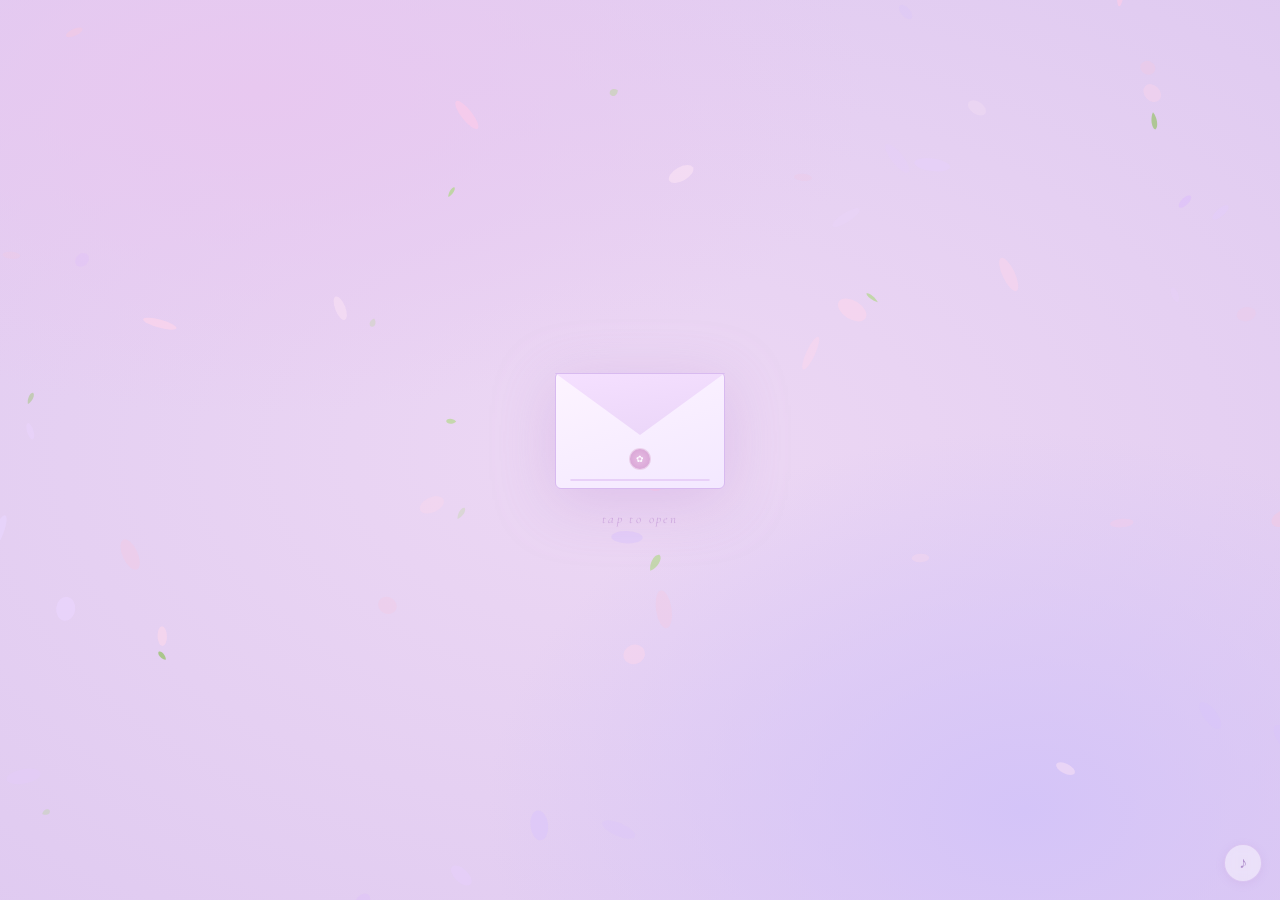
==== commit 74490068: "Update index.html" ====
--- a/index.html
+++ b/index.html
@@ -295,7 +295,7 @@
       <br><br>
       I hope you're doing great, sorry if i didn't give you any bouquet in person because of the reason I've told you, so I made this to make up for that mistake 🤧
       <br><br>
-      I’ve been thinking a lot about everything ahead of you, and honestly, it’s exciting just to imagine where you’ll go. Even if we don’t know exactly what the future looks like or where it will take us, I wanted you to know that I’m genuinely rooting for your happiness. You have such a bright light, and I hope wherever you end up, you’re surrounded by things that make you feel as incredible as you make the people around you feel right now 🌸
+      Even if we don’t know exactly what the future looks like or where it will take us, I wanted you to know that I’m genuinely rooting for your happiness. You have such a bright light, and I hope wherever you end up, you’re surrounded by things that make you feel as incredible as you make the people around you feel right now 🌸
     </p>
     <div class="letter-divider"></div>
     <button class="bouquet-btn" id="bouquetBtn">✿ &nbsp;open your bouquet</button>
